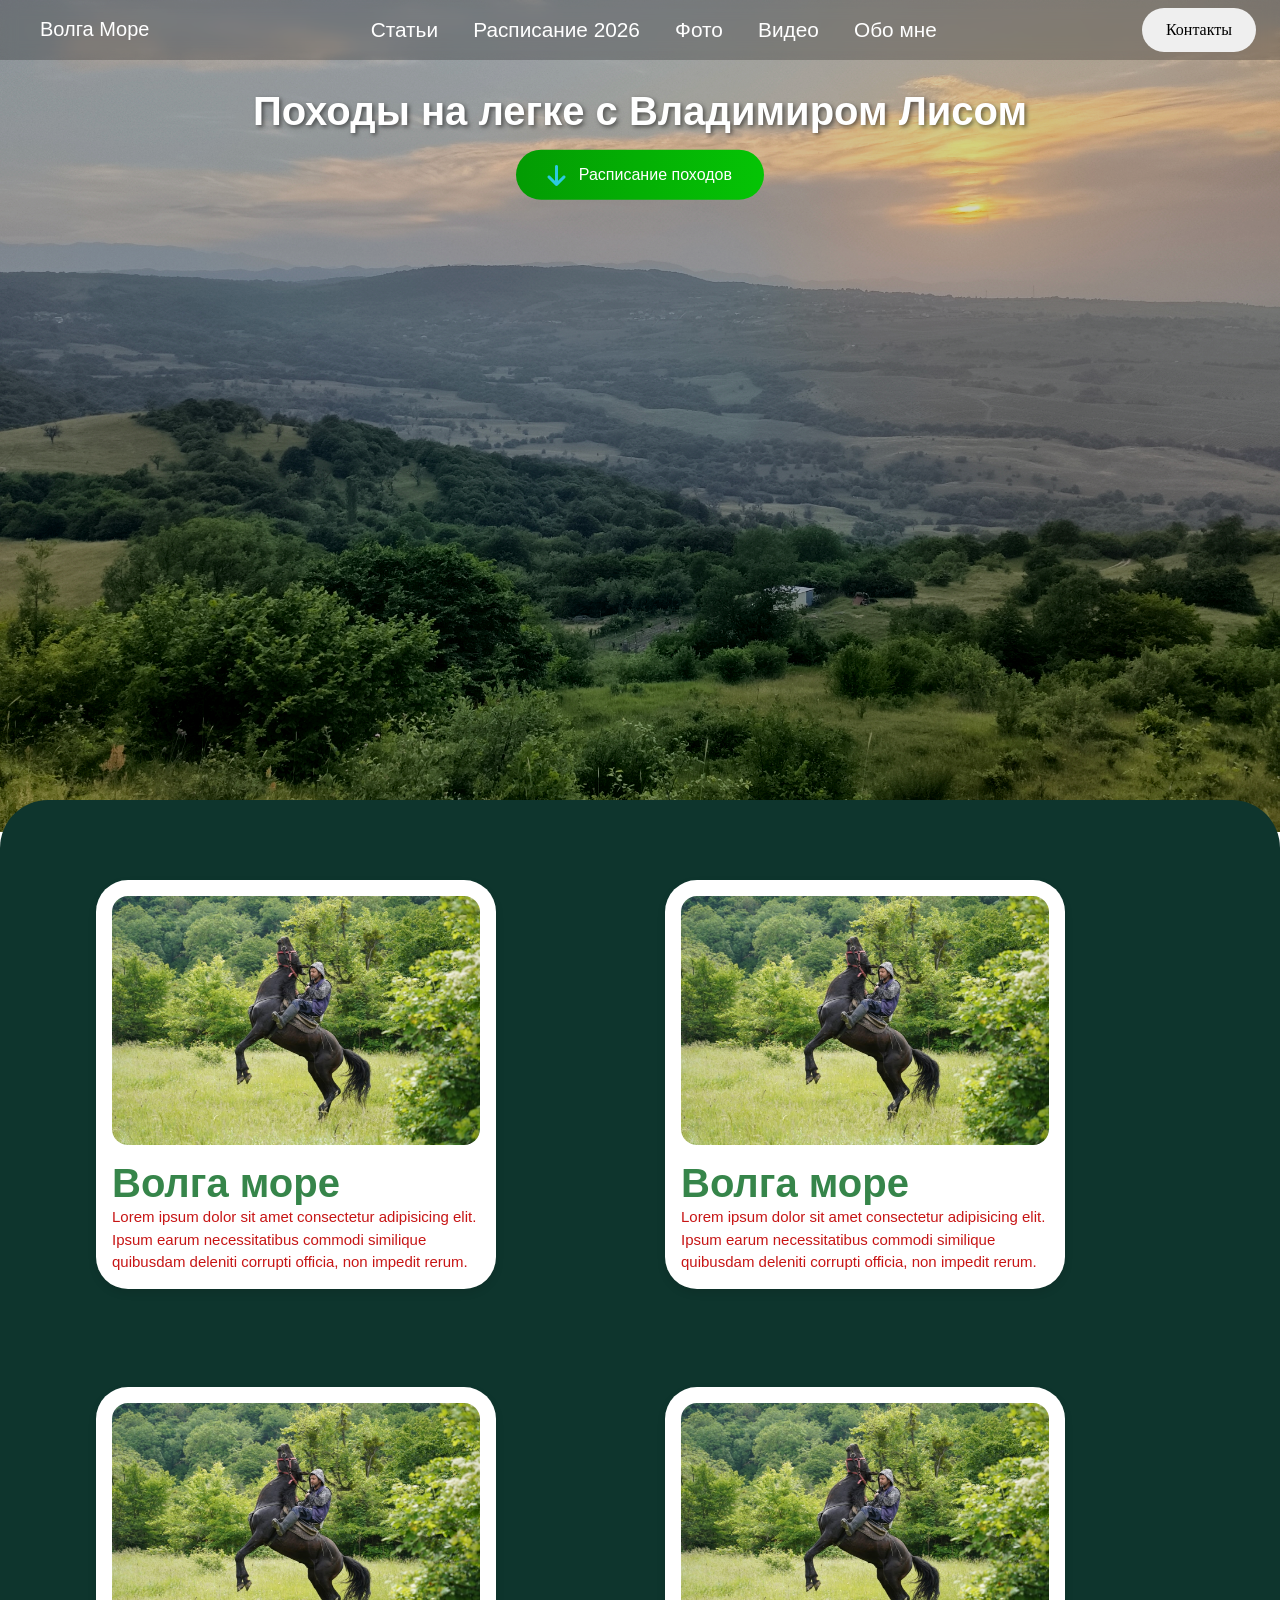
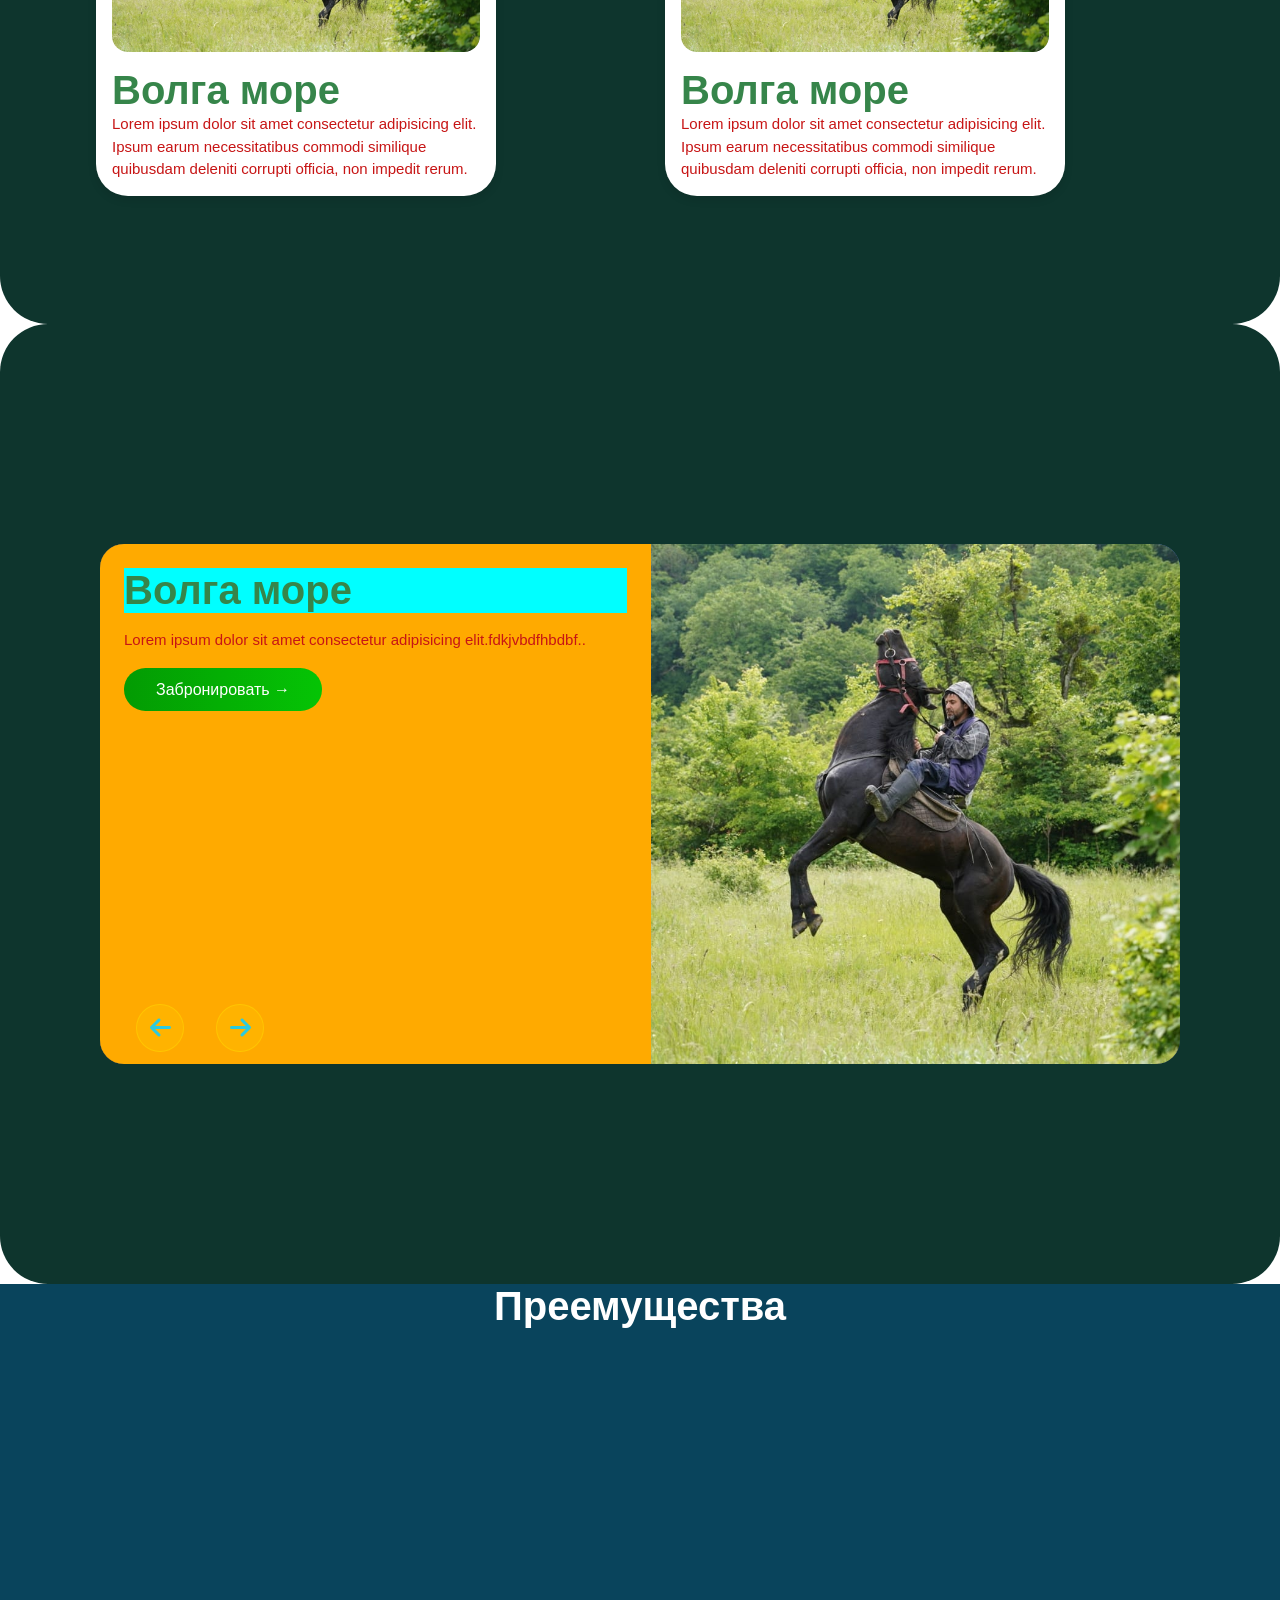
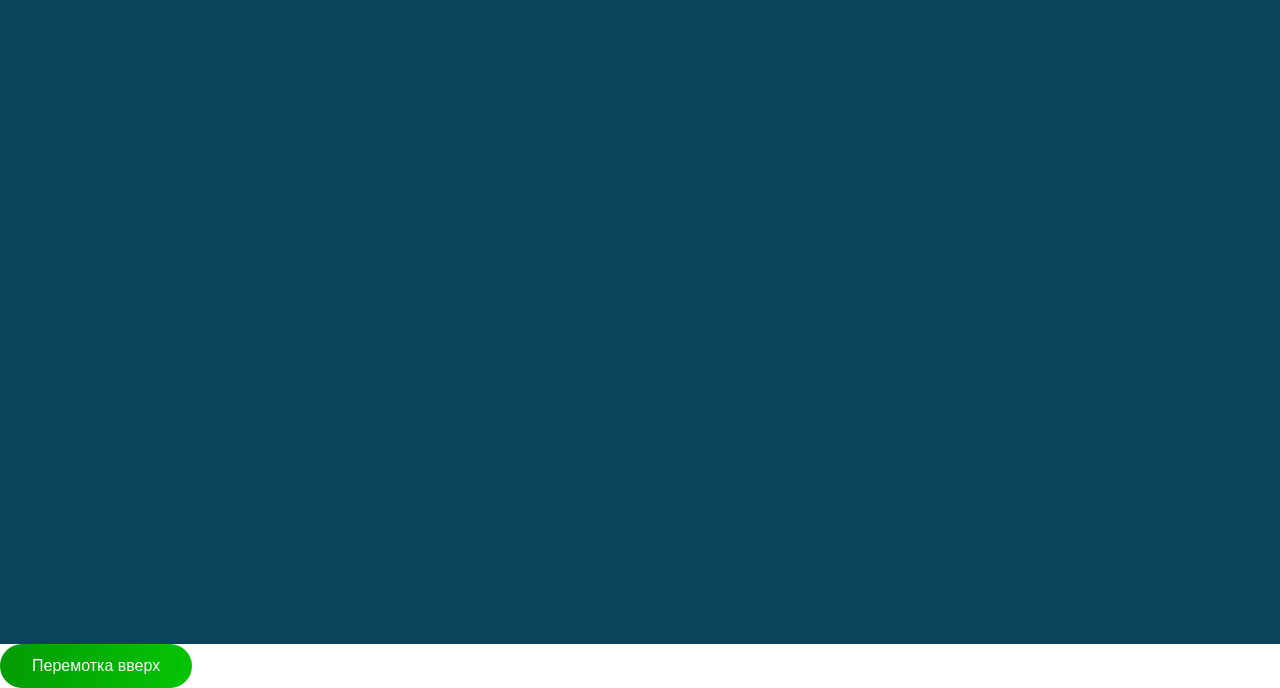
==== schedule.html @ 958c31dc "begin" ====
<!DOCTYPE html>
<html lang="en">
<head>
    <meta charset="UTF-8">
    <meta name="viewport" content="width=device-width, initial-scale=1.0">
    <title>VolgaMore</title>
    <link rel="stylesheet" href="./styles/stile.css">
    <link rel="stylesheet" href="https://cdnjs.cloudflare.com/ajax/libs/font-awesome/6.0.0/css/all.min.css">
    <script src="./js/schedule.js" defer></script>
     <script src="./js/script.js" defer></script>
    <script src="./js/header.js" defer></script>
</head>


<body>


   
        
    <main>

        <section id="topDescription" class="topDescription">

            <div class="topDescription-container">

                <img src="styles\schedule\reference\main.jpg" alt="">

                <div class="info-box">

                    <div class="text">
                        <h1>Походы на легке с Владимиром Лисом</h1>
                    </div>

                    <div class="btn-group">

                        <div class="btn">
                            <i class="fa-solid fa-arrow-down"></i>
                            Расписание походов

                        </div>

                    </div>

                </div>

            </div>
        </section>

       

        <section class="scheduleItems">

            

            <ul class="videoCarousel-container">

                <li class="card" onclick="window.location.href='volgaMore.html'">
                    <div class="img">
                        <img src="./video/one.jpg" alt="img" draggable="false">
                    </div>
                    
                    <h2>Волга море</h2>
                    <p>Lorem ipsum dolor sit amet consectetur adipisicing elit. Ipsum earum necessitatibus commodi similique quibusdam deleniti corrupti officia, non impedit rerum.</p>
                </li>
            </ul>

            <ul class="videoCarousel-container">

                <li class="card" onclick="window.location.href='volgaMore.html'">
                    <div class="img">
                        <img src="./video/one.jpg" alt="img" draggable="false">
                    </div>
                    
                    <h2>Волга море</h2>
                    <p>Lorem ipsum dolor sit amet consectetur adipisicing elit. Ipsum earum necessitatibus commodi similique quibusdam deleniti corrupti officia, non impedit rerum.</p>
                </li>
            </ul>

            <ul class="videoCarousel-container">

                <li class="card" onclick="window.location.href='volgaMore.html'">
                    <div class="img">
                        <img src="./video/one.jpg" alt="img" draggable="false">
                    </div>
                    
                    <h2>Волга море</h2>
                    <p>Lorem ipsum dolor sit amet consectetur adipisicing elit. Ipsum earum necessitatibus commodi similique quibusdam deleniti corrupti officia, non impedit rerum.</p>
                </li>
            </ul>

            <ul class="videoCarousel-container">

                <li class="card" onclick="window.location.href='volgaMore.html'">
                    <div class="img">
                        <img src="./video/one.jpg" alt="img" draggable="false">
                    </div>
                    
                    <h2>Волга море</h2>
                    <p>Lorem ipsum dolor sit amet consectetur adipisicing elit. Ipsum earum necessitatibus commodi similique quibusdam deleniti corrupti officia, non impedit rerum.</p>
                </li>
            </ul>

           

        </section>



        <section class="discriptionSchedule">

            <div class="features-container" id="scheduleCarousel">
                
                <!-- Кнопки навигации -->

                <div class="carousel-controls">
                                <button id="prevCard" class="nav-arrow"><i class="fa-solid fa-arrow-left"></i></button>
                                <button id="nextCard" class="nav-arrow"><i class="fa-solid fa-arrow-right"></i></button>
                </div>
                        
                    <!-- Карточка 1 -->
                    <div class="cardfeature" data-index="0" id="cardfeature1">

                        
                        <div class="left-partD">

                            <div class="intPart">
                            <h2>Волга море</h2>
                            </div>
                        
                            <p>Lorem ipsum dolor sit amet consectetur adipisicing elit.fdkjvbdfhbdbf..</p>
                            <button class="btn">Забронировать →</button>
                        
                        </div>

                        <div class="img">
                            <img src="./video/one.jpg" alt="img" draggable="false">
                        </div>

                    </div>

                    <!-- Карточка 2 -->
                    <div class="cardfeature" data-index="1" id="cardfeature2">
                        

                        <div class="left-partD">

                            <div class="intPart">
                            
                            
                            </div>
                            
                            <p>Lorem ipsum dolor sit amet consectetur adipisicing elit...</p>
                            <button class="btn-booking">Забронировать →</button>

                            
                        </div>

                        <div class="img">
                            <img src="./video/two.jpg" alt="img" draggable="false">
                        </div>

                    </div>

                    <!-- Карточка 3 -->
                    <div class="cardfeature" data-index="2" id="cardfeature3">
                    
                        <div class="left-partD">
                            <div class="intPart">
                            </div>
                            

                            <p>Loremhjghjfvjgfvet consectetur adipssssssssssssssssisicing esccccccccccclit..fgdvfvdfv.</p>
                            <button class="btn">Забронировать →</button>
                        </div>


                        <div class="img">
                            <img src="./video/three.jpg" alt="img" draggable="false">
                        </div>
                </div>

            </div>       

            

        </section>


        <section class="schedule-description">

                </div>

                    <h1>Преемущества</h1>

                </div>

            </div>

        </section>
        
        <div class="scrollUp">
            <a href="#" class="btn">Перемотка вверх</a>
        </div>

  



    </main>


</body>
---- styles/stile.css ----
@import "../elements/header/header.css";
@import "../elements/runStrok/runStrips.css";





@import "./videoCarousel.css";
@import "./About.css";
@import "./respons.css";
@import "./header.css";
@import "./navForPoxod.css";
@import "./contactFormSection.css";
@import "./fotoFromBento.css";
@import "./footer.css";
@import "./opinion.css";
@import "./video-carousel.css";
@import "./schedule/schedule.css";
@import "./schedule/discription.css";
@import "./roors/root.css";





@import "../fotoSection/fotoStylesMain.css";
@import "../fotoSection/forGeneralFotoAlbom.css";











*{
    margin: 0;
    padding: 0;
    box-sizing: border-box;
    font-family: 'Poppins';
    text-decoration: none;
    scroll-behavior: smooth;
    list-style: none;
    
    
}


html{
     height: 100%;
}

body{
    height: 100%;
    display: flex;
    flex-direction: column;
    min-height: 100vh; /* Вместо height: 100% */
}



section{
    min-height: 60rem;
    width: 100%;
    position: relative;
    padding: 0; /* Remove padding for full width */
    
}

.topDescription {
    display: flex;
    align-items: center;
    justify-content: center;
    padding: 0;
    margin: 0;
    position: relative;
    width: 100%;
    height: 100vh; /* Make section full viewport height */
     z-index: 1;

}

.topDescription .topDescription-container {
    display: flex;
    align-items: center;
    justify-content: center;
    position: relative;
    width: 100%;
    height: 100%; /* Take full height of parent */
}

.topDescription-container img {
    width: 100%;
    height: 90%;
    object-fit: cover; /* Cover entire area without distortion */
    display: block;
    margin-top: -10rem;
    filter: brightness(0.8) contrast(1.1); /* Darker with slightly more contrast */
}

.info-box {
    position: absolute;
    top: 15%; /* Center vertically */
    left: 50%;
    transform: translate(-50%, -50%); /* Perfect centering */
    text-align: center;
    z-index: 10;
    width: 100%;
    padding: 2rem;
}

.info-box .text h1 {
    margin-bottom: 1rem;
    text-shadow: 2px 2px 4px rgba(0, 0, 0, 0.5);
}

.btn-group {
    display: flex;
    justify-content: center;
    gap: 1rem;
}
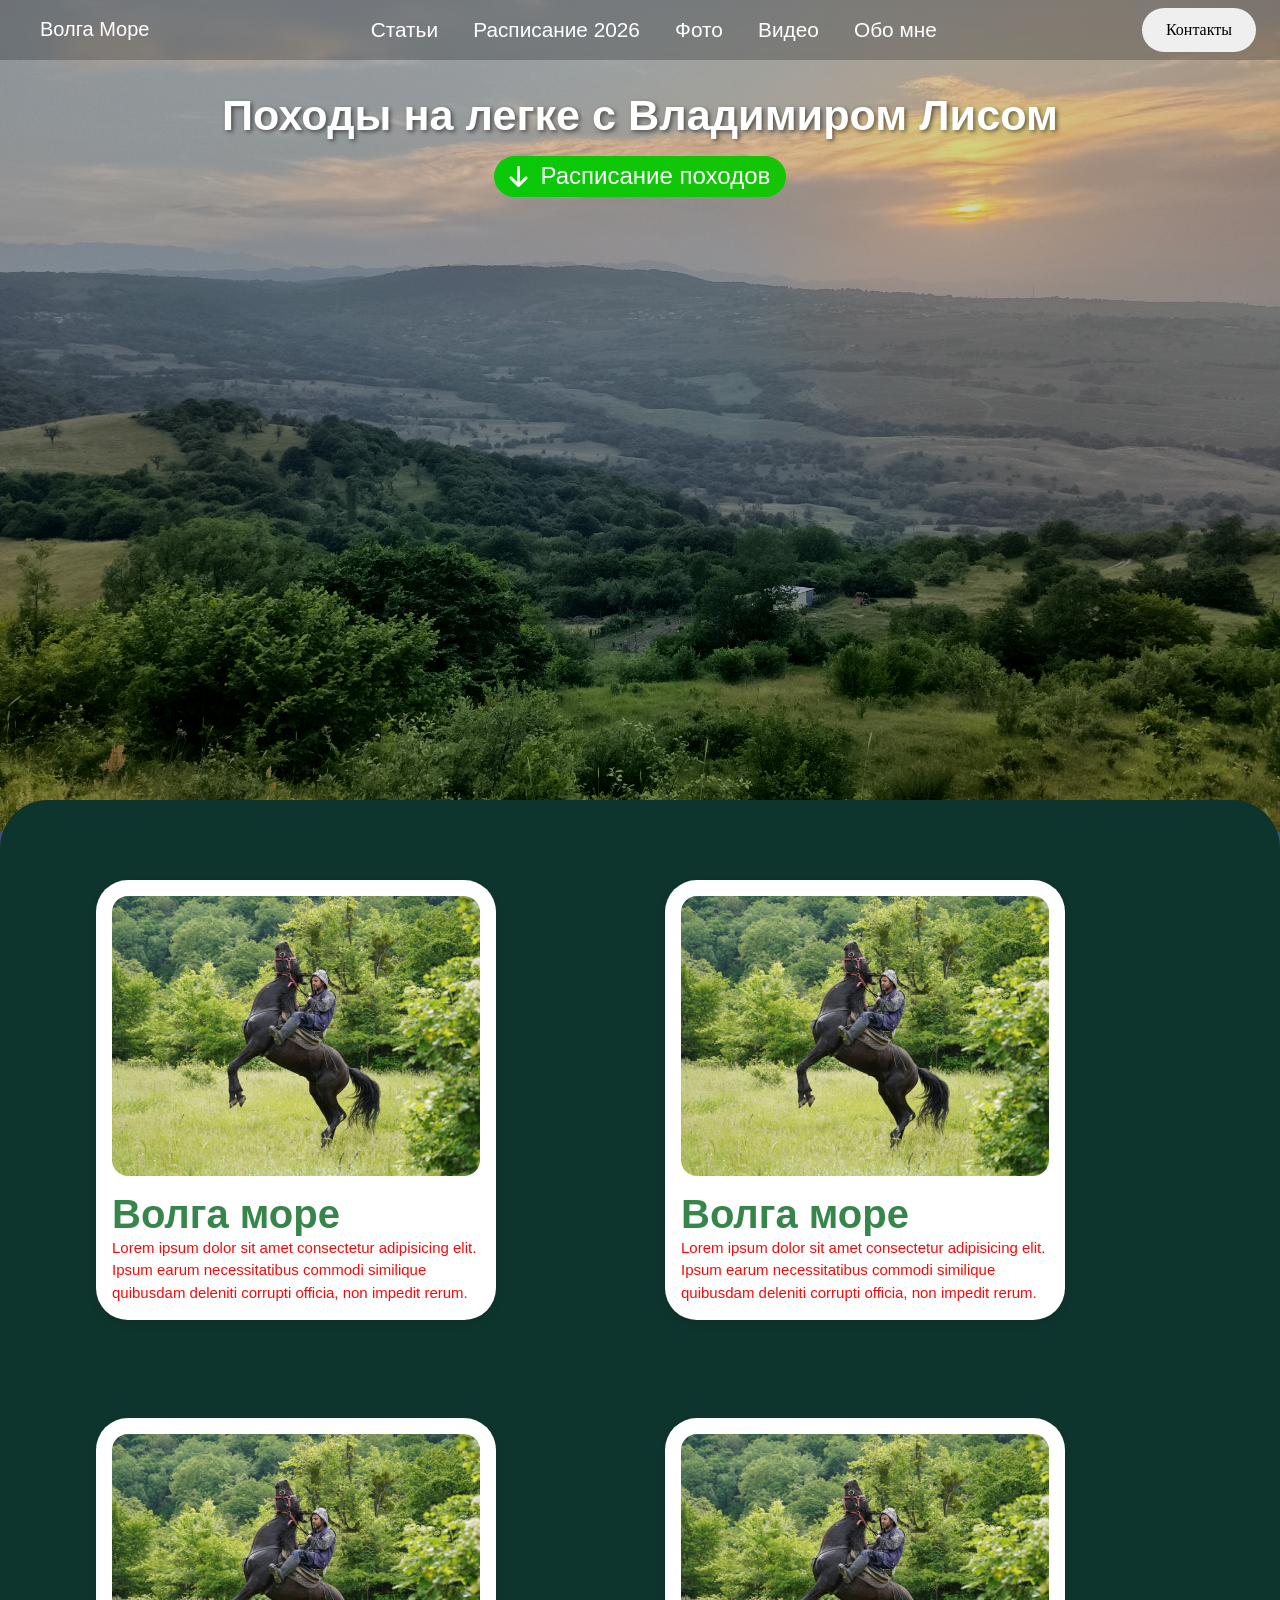
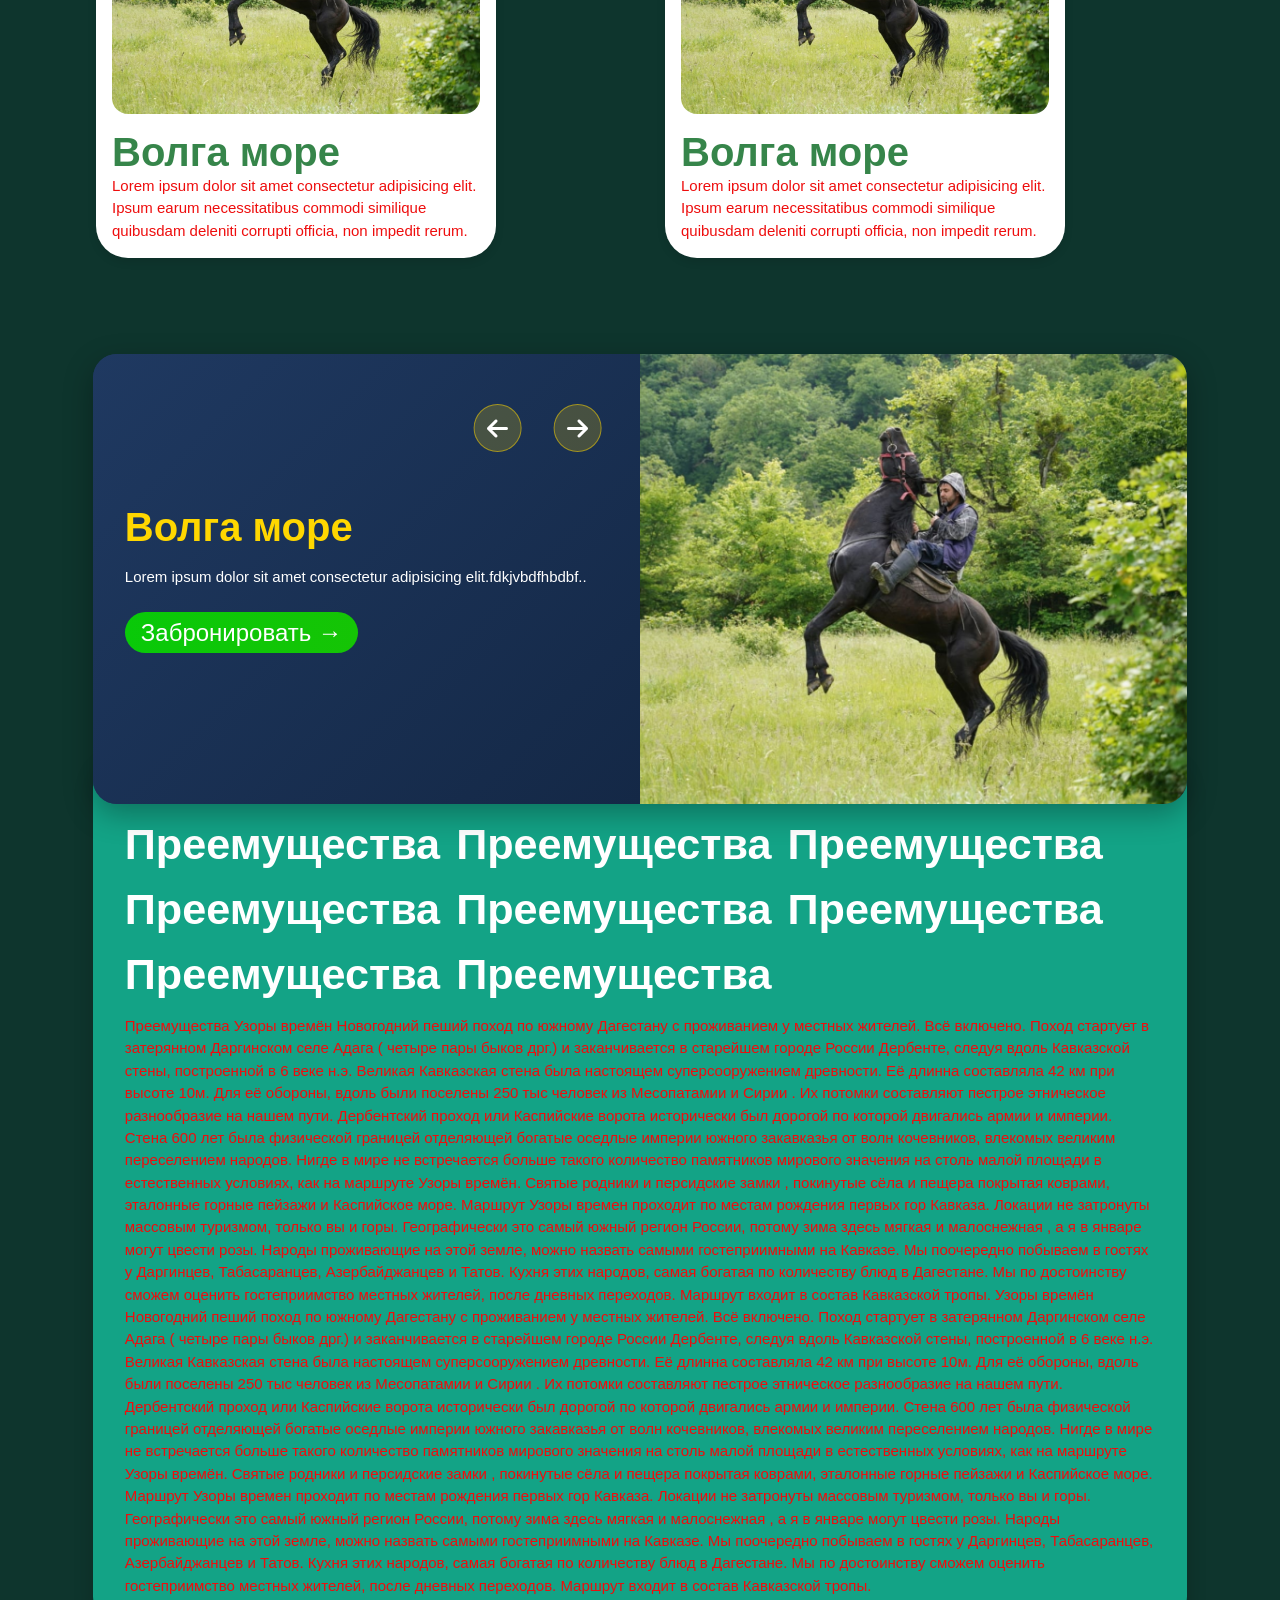
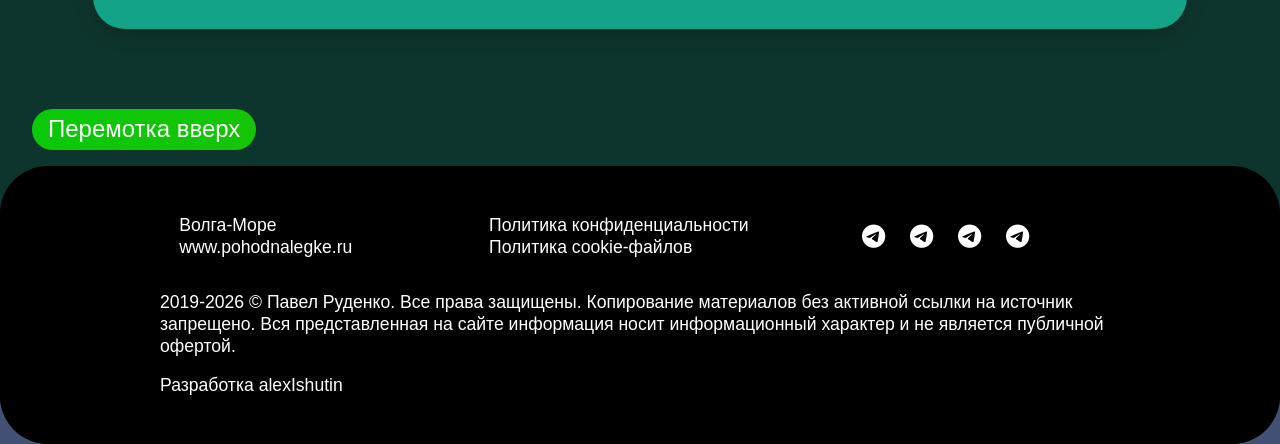
==== commit 65804719: "pravka" ====
--- a/schedule.html
+++ b/schedule.html
@@ -4,26 +4,26 @@
     <meta charset="UTF-8">
     <meta name="viewport" content="width=device-width, initial-scale=1.0">
     <title>VolgaMore</title>
-    <link rel="stylesheet" href="./styles/stile.css">
+
+    <link rel="stylesheet" href="/stile.css">
+
     <link rel="stylesheet" href="https://cdnjs.cloudflare.com/ajax/libs/font-awesome/6.0.0/css/all.min.css">
-    <script src="./js/schedule.js" defer></script>
-     <script src="./js/script.js" defer></script>
-    <script src="./js/header.js" defer></script>
+
+    <script src="/js/schedule.js" defer></script>
+     <script src="/js/script.js" defer></script>
+    <script src="/js/header.js" defer></script>
 </head>
 
 
 <body>
 
-
-   
-        
     <main>
 
         <section id="topDescription" class="topDescription">
 
             <div class="topDescription-container">
 
-                <img src="styles\schedule\reference\main.jpg" alt="">
+                <img src="styles/schedule/reference/main.jpg" alt="">
 
                 <div class="info-box">
 
@@ -44,6 +44,7 @@
                 </div>
 
             </div>
+            
         </section>
 
        
@@ -53,10 +54,21 @@
             
 
             <ul class="videoCarousel-container">
+                    <li class="card" onclick="window.location.href='volgaMore.html'">
+                        <div class="img">
+                            <img src="/video/one.jpg" alt="img" draggable="false">
+                        </div>
+                        
+                        <h2>Волга море</h2>
+                        <p>Lorem ipsum dolor sit amet consectetur adipisicing elit. Ipsum earum necessitatibus commodi similique quibusdam deleniti corrupti officia, non impedit rerum.</p>
+                    </li>
+            </ul>
+
+            <ul class="videoCarousel-container">
 
                 <li class="card" onclick="window.location.href='volgaMore.html'">
                     <div class="img">
-                        <img src="./video/one.jpg" alt="img" draggable="false">
+                        <img src="/video/one.jpg" alt="img" draggable="false">
                     </div>
                     
                     <h2>Волга море</h2>
@@ -68,7 +80,7 @@
 
                 <li class="card" onclick="window.location.href='volgaMore.html'">
                     <div class="img">
-                        <img src="./video/one.jpg" alt="img" draggable="false">
+                        <img src="/video/one.jpg" alt="img" draggable="false">
                     </div>
                     
                     <h2>Волга море</h2>
@@ -80,7 +92,7 @@
 
                 <li class="card" onclick="window.location.href='volgaMore.html'">
                     <div class="img">
-                        <img src="./video/one.jpg" alt="img" draggable="false">
+                        <img src="/video/one.jpg" alt="img" draggable="false">
                     </div>
                     
                     <h2>Волга море</h2>
@@ -88,18 +100,6 @@
                 </li>
             </ul>
 
-            <ul class="videoCarousel-container">
-
-                <li class="card" onclick="window.location.href='volgaMore.html'">
-                    <div class="img">
-                        <img src="./video/one.jpg" alt="img" draggable="false">
-                    </div>
-                    
-                    <h2>Волга море</h2>
-                    <p>Lorem ipsum dolor sit amet consectetur adipisicing elit. Ipsum earum necessitatibus commodi similique quibusdam deleniti corrupti officia, non impedit rerum.</p>
-                </li>
-            </ul>
-
            
 
         </section>
@@ -107,20 +107,43 @@
 
 
         <section class="discriptionSchedule">
+     
 
             <div class="features-container" id="scheduleCarousel">
                 
                 <!-- Кнопки навигации -->
 
-                <div class="carousel-controls">
-                                <button id="prevCard" class="nav-arrow"><i class="fa-solid fa-arrow-left"></i></button>
-                                <button id="nextCard" class="nav-arrow"><i class="fa-solid fa-arrow-right"></i></button>
-                </div>
-                        
-                    <!-- Карточка 1 -->
+                    <div class="carousel-controls">
+
+                            <button id="prevCard" class="nav-arrow"><i class="fa-solid fa-arrow-left"></i></button>
+                            <button id="nextCard" class="nav-arrow"><i class="fa-solid fa-arrow-right"></i></button>
+                    </div>
+                            
+                        <!-- Карточка 1 -->
                     <div class="cardfeature" data-index="0" id="cardfeature1">
 
                         
+                    <div class="left-partD">
+
+                        <div class="intPart">
+                        <h2>Волга море</h2>
+                    </div>
+                        
+                        <p>Lorem ipsum dolor sit amet consectetur adipisicing elit.fdkjvbdfhbdbf..</p>
+                        <button class="btn">Забронировать →</button>
+                        
+                    </div>
+
+                    <div class="img">
+                        <img src="/video/one.jpg" alt="img" draggable="false">
+                    </div>
+
+                    </div>
+
+                    <!-- Карточка 2 -->
+                    <div class="cardfeature" data-index="1" id="cardfeature2">
+                        
+
                         <div class="left-partD">
 
                             <div class="intPart">
@@ -133,30 +156,7 @@
                         </div>
 
                         <div class="img">
-                            <img src="./video/one.jpg" alt="img" draggable="false">
-                        </div>
-
-                    </div>
-
-                    <!-- Карточка 2 -->
-                    <div class="cardfeature" data-index="1" id="cardfeature2">
-                        
-
-                        <div class="left-partD">
-
-                            <div class="intPart">
-                            
-                            
-                            </div>
-                            
-                            <p>Lorem ipsum dolor sit amet consectetur adipisicing elit...</p>
-                            <button class="btn-booking">Забронировать →</button>
-
-                            
-                        </div>
-
-                        <div class="img">
-                            <img src="./video/two.jpg" alt="img" draggable="false">
+                            <img src="/video/fore.jpg" alt="img" draggable="false">
                         </div>
 
                     </div>
@@ -164,50 +164,81 @@
                     <!-- Карточка 3 -->
                     <div class="cardfeature" data-index="2" id="cardfeature3">
                     
-                        <div class="left-partD">
+                       <div class="left-partD">
+
                             <div class="intPart">
+                            <h2>Волга море</h2>
                             </div>
-                            
-
-                            <p>Loremhjghjfvjgfvet consectetur adipssssssssssssssssisicing esccccccccccclit..fgdvfvdfv.</p>
+                        
+                            <p>Lorem ipsum dolor sit amet consectetur adipisicing elit.fdkjvbdfhbdbf..</p>
                             <button class="btn">Забронировать →</button>
-                        </div>
-
+                        
+                        </div>
 
                         <div class="img">
-                            <img src="./video/three.jpg" alt="img" draggable="false">
+                            <img src="/video/five.jpg" alt="img" draggable="false">
                         </div>
                 </div>
 
             </div>       
 
+            <div class="schedule-testimony">
+
+            <h1>Преемущества</h1>
+            <h1>Преемущества</h1>
+            <h1>Преемущества</h1>
+            <h1>Преемущества</h1>
+            <h1>Преемущества</h1>
+            <h1>Преемущества</h1>
+            <h1>Преемущества</h1>
+            <h1>Преемущества</h1>
+            <p>Преемущества  Узоры времён
+                Новогодний  пеший  поход по южному Дагестану  с проживанием  у местных жителей.  Всё включено.
+                Поход стартует в затерянном Даргинском селе Адага ( четыре пары быков дрг.) и заканчивается   в старейшем городе России Дербенте, следуя вдоль Кавказской стены,  построенной в 6 веке н.э. Великая Кавказская стена была настоящем суперсооружением древности. Её длинна составляла 42 км при высоте 10м. Для её обороны, вдоль были поселены  250 тыс человек из Месопатамии и Сирии . Их потомки составляют пестрое этническое разнообразие на нашем пути. Дербентский проход или Каспийские ворота исторически был дорогой по которой двигались армии и империи.
+                Стена 600 лет была физической границей отделяющей богатые оседлые империи южного закавказья от волн кочевников, влекомых великим переселением народов.
+                Нигде в мире не встречается больше такого количество памятников мирового значения на столь малой площади в естественных условиях, как на маршруте Узоры времён.
+                Святые родники и персидские замки , покинутые сёла и пещера покрытая коврами, эталонные горные  пейзажи и Каспийское море. 
+                Маршрут Узоры времен проходит по местам рождения первых гор Кавказа. Локации не затронуты массовым туризмом, только вы и горы.
+                Географически это самый южный регион России, потому зима здесь мягкая и малоснежная , а я в январе могут цвести розы. 
+                Народы проживающие на этой земле,  можно назвать самыми гостеприимными на Кавказе. Мы  поочередно побываем в гостях у Даргинцев, Табасаранцев, Азербайджанцев и Татов. Кухня этих народов, самая богатая по количеству блюд в Дагестане. Мы по достоинству сможем оценить гостеприимство местных жителей,  после дневных переходов.
+                Маршрут входит в состав Кавказской тропы.
+                Узоры времён
+                Новогодний  пеший  поход по южному Дагестану  с проживанием  у местных жителей.  Всё включено.
+                Поход стартует в затерянном Даргинском селе Адага ( четыре пары быков дрг.) и заканчивается   в старейшем городе России Дербенте, следуя вдоль Кавказской стены,  построенной в 6 веке н.э. Великая Кавказская стена была настоящем суперсооружением древности. Её длинна составляла 42 км при высоте 10м. Для её обороны, вдоль были поселены  250 тыс человек из Месопатамии и Сирии . Их потомки составляют пестрое этническое разнообразие на нашем пути. Дербентский проход или Каспийские ворота исторически был дорогой по которой двигались армии и империи.
+                Стена 600 лет была физической границей отделяющей богатые оседлые империи южного закавказья от волн кочевников, влекомых великим переселением народов.
+                Нигде в мире не встречается больше такого количество памятников мирового значения на столь малой площади в естественных условиях, как на маршруте Узоры времён.
+                Святые родники и персидские замки , покинутые сёла и пещера покрытая коврами, эталонные горные  пейзажи и Каспийское море. 
+                Маршрут Узоры времен проходит по местам рождения первых гор Кавказа. Локации не затронуты массовым туризмом, только вы и горы.
+                Географически это самый южный регион России, потому зима здесь мягкая и малоснежная , а я в январе могут цвести розы. 
+                Народы проживающие на этой земле,  можно назвать самыми гостеприимными на Кавказе. Мы  поочередно побываем в гостях у Даргинцев, Табасаранцев, Азербайджанцев и Татов. Кухня этих народов, самая богатая по количеству блюд в Дагестане. Мы по достоинству сможем оценить гостеприимство местных жителей,  после дневных переходов.
+                Маршрут входит в состав Кавказской тропы.
+
+            </p>
+
+            </div>
             
 
-        </section>
-
-
-        <section class="schedule-description">
-
-                </div>
-
-                    <h1>Преемущества</h1>
-
-                </div>
-
-            </div>
-
-        </section>
-        
-        <div class="scrollUp">
+            <div class="scrollUp">
             <a href="#" class="btn">Перемотка вверх</a>
         </div>
 
-  
-
+
+        </section>
+
+
+        
+        
+        
+        <div id="footer-placeholder"></div>
 
 
     </main>
 
+    
+
+
+    <script src="./js/footer-loader.js" defer></script>
+
 
 </body>
 
--- a/stile.css
+++ b/stile.css
@@ -0,0 +1,148 @@
+
+
+
+@import "/elements/header/header.css";
+@import "/elements/runStrok/runStrips.css";
+@import "/elements/footer/footer.css";
+
+
+
+
+
+@import "/styles/videoCarousel.css";
+@import "/styles/about.css";
+@import "/styles/respons.css";
+@import "/styles/header.css";
+@import "/styles/navForPoxod.css";
+@import "/styles/contactFormSection.css";
+@import "/styles/fotoFromBento.css";
+@import "/styles/footer.css";
+@import "/styles/opinion.css";
+@import "/styles/video-carousel.css";
+@import "/styles/schedule/schedule.css";
+@import "/styles/schedule/discription.css";
+@import "/styles/roors/root.css";
+
+
+@import "/videoSection/videoMain.css";
+
+
+
+@import "/fotoSection/fotoStylesMain.css";
+@import "/fotoSection/forGeneralFotoAlbom.css";
+
+
+
+
+
+
+
+
+
+
+
+*{
+    margin: 0;
+    padding: 0;
+    box-sizing: border-box;
+    font-family: 'Poppins';
+    text-decoration: none;
+    scroll-behavior: smooth;
+    list-style: none;
+    
+    
+}
+
+
+html{
+     height: 100%;
+}
+
+body{
+    height: 100%;
+    display: flex;
+    flex-direction: column;
+    min-height: 100vh;
+    background-color: rgb(65, 80, 116);
+}
+
+
+
+section{
+   
+    min-height: 50rem;
+    width: 100%;
+    position: relative;
+    
+
+    
+}
+
+.topDescription {
+    display: flex;
+    align-items: center;
+    justify-content: center;
+    padding: 0;
+    margin: 0;
+    position: relative;
+    width: 100%;
+    height: 100vh; /* Make section full viewport height */
+     z-index: 1;
+
+}
+
+.topDescription .topDescription-container {
+    display: flex;
+    align-items: center;
+    justify-content: center;
+    position: relative;
+    width: 100%;
+    height: 100%; /* Take full height of parent */
+}
+
+.topDescription-container img {
+    width: 100%;
+    height: 90%;
+    object-fit: cover; /* Cover entire area without distortion */
+    display: block;
+    margin-top: -10rem;
+    filter: brightness(0.8) contrast(1.1); /* Darker with slightly more contrast */
+}
+
+.info-box {
+    position: absolute;
+    top: 15%; /* Center vertically */
+    left: 50%;
+    transform: translate(-50%, -50%); /* Perfect centering */
+    text-align: center;
+    z-index: 10;
+    width: 100%;
+    padding: 2rem;
+}
+
+.info-box .text h1 {
+    margin-bottom: 1rem;
+    text-shadow: 2px 2px 4px rgba(0, 0, 0, 0.5);
+}
+
+.btn-group {
+    display: flex;
+    justify-content: center;
+    gap: 1rem;
+}
+
+
+
+
+
+
+
+@media (maxwidth: 360px) {
+    
+    .section{
+    max-height: 30rem;
+    width: 100%;
+    color: blueviolet;
+    
+}
+}
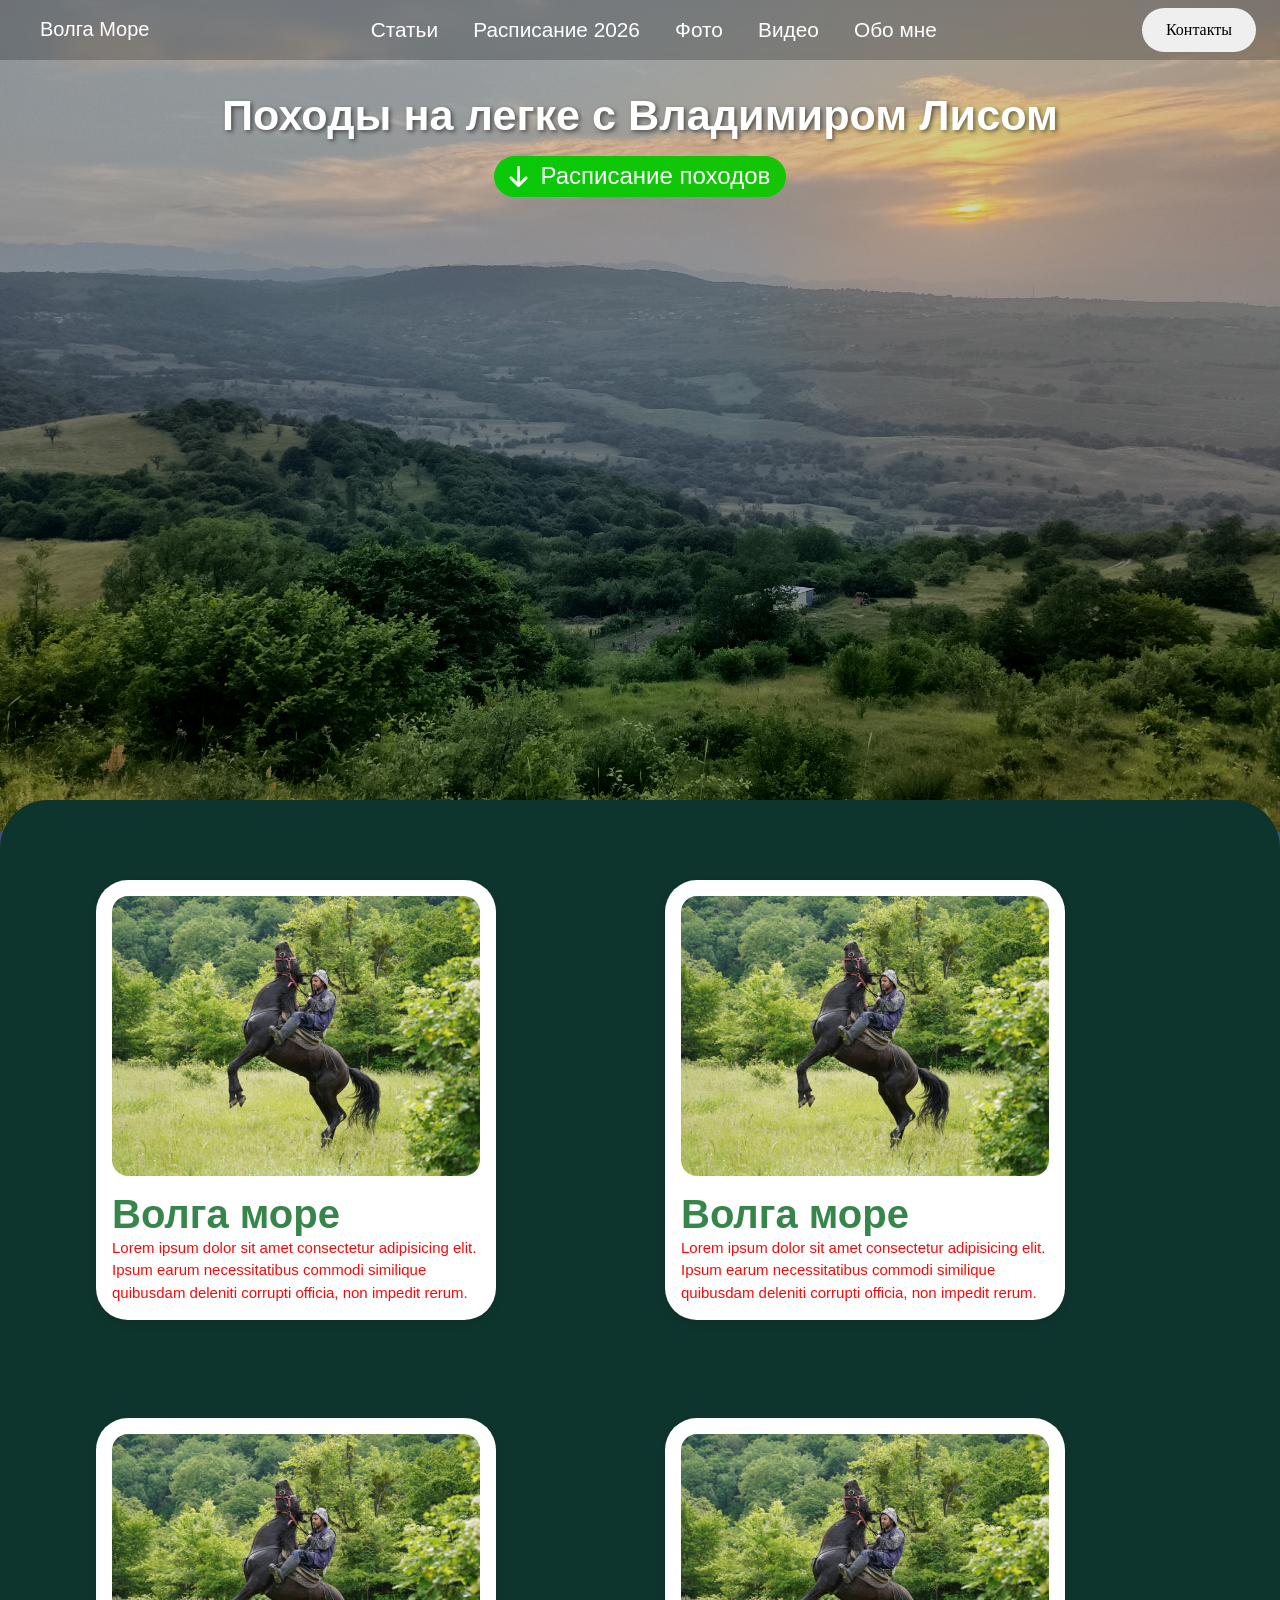
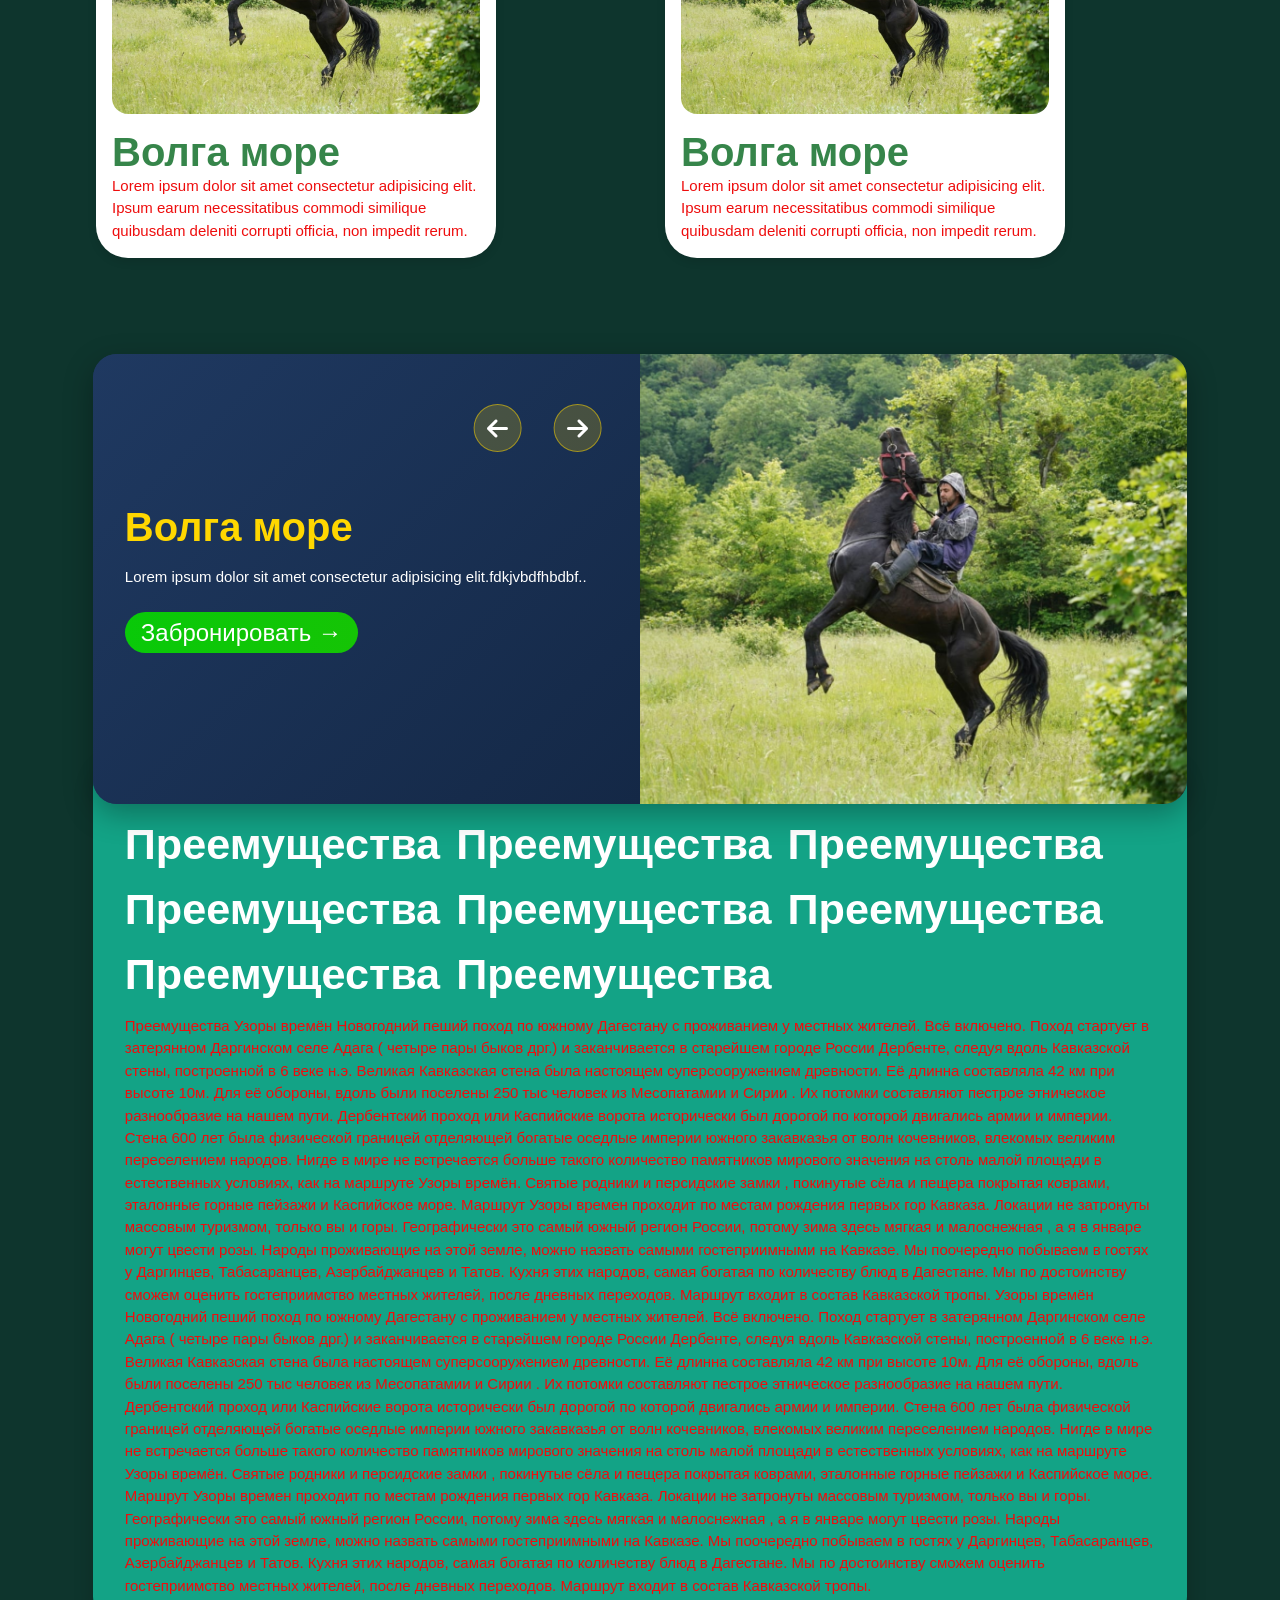
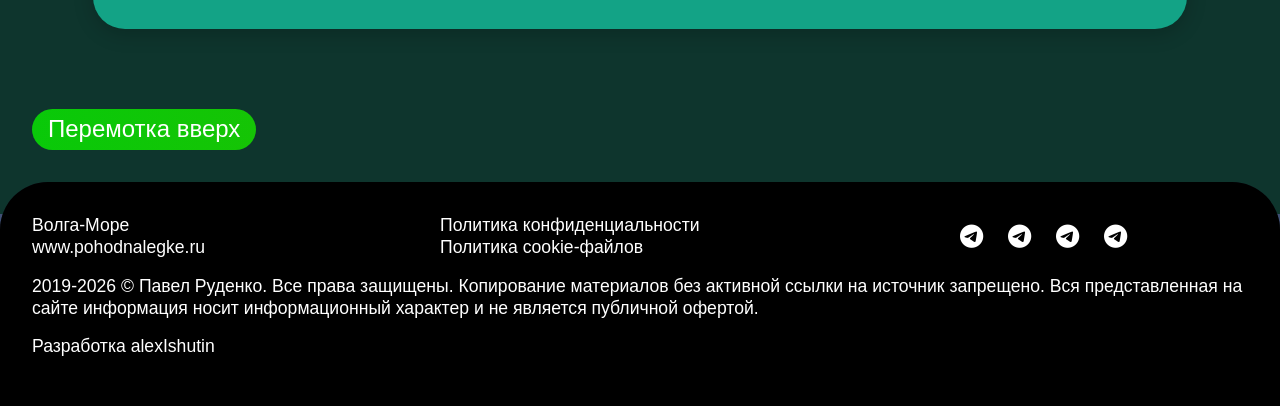
==== commit 96ac345f: "Update schedule.html" ====
--- a/schedule.html
+++ b/schedule.html
@@ -243,3 +243,4 @@
 </body>
 
 
+</html>
--- a/stile.css
+++ b/stile.css
@@ -1,35 +1,35 @@
 
 
 
-@import "/elements/header/header.css";
-@import "/elements/runStrok/runStrips.css";
-@import "/elements/footer/footer.css";
+@import "./elements/header/header.css";
+@import "./elements/runStrok/runStrips.css";
+@import "./elements/footer/footer.css";
 
 
 
 
 
-@import "/styles/videoCarousel.css";
-@import "/styles/about.css";
-@import "/styles/respons.css";
-@import "/styles/header.css";
-@import "/styles/navForPoxod.css";
-@import "/styles/contactFormSection.css";
-@import "/styles/fotoFromBento.css";
-@import "/styles/footer.css";
-@import "/styles/opinion.css";
-@import "/styles/video-carousel.css";
-@import "/styles/schedule/schedule.css";
-@import "/styles/schedule/discription.css";
-@import "/styles/roors/root.css";
+@import "./styles/videoCarousel.css";
+@import "./styles/about.css";
+@import "./styles/respons.css";
+@import "./styles/header.css";
+@import "./styles/navForPoxod.css";
+@import "./styles/contactFormSection.css";
+@import "./styles/fotoFromBento.css";
+@import "./styles/footer.css";
+@import "./styles/opinion.css";
+@import "./styles/video-carousel.css";
+@import "./styles/schedule/schedule.css";
+@import "./styles/schedule/discription.css";
+@import "./styles/roors/root.css";
 
 
-@import "/videoSection/videoMain.css";
+@import "./videoSection/videoMain.css";
 
 
 
-@import "/fotoSection/fotoStylesMain.css";
-@import "/fotoSection/forGeneralFotoAlbom.css";
+@import "./fotoSection/fotoStylesMain.css";
+@import "./fotoSection/forGeneralFotoAlbom.css";
 
 
 
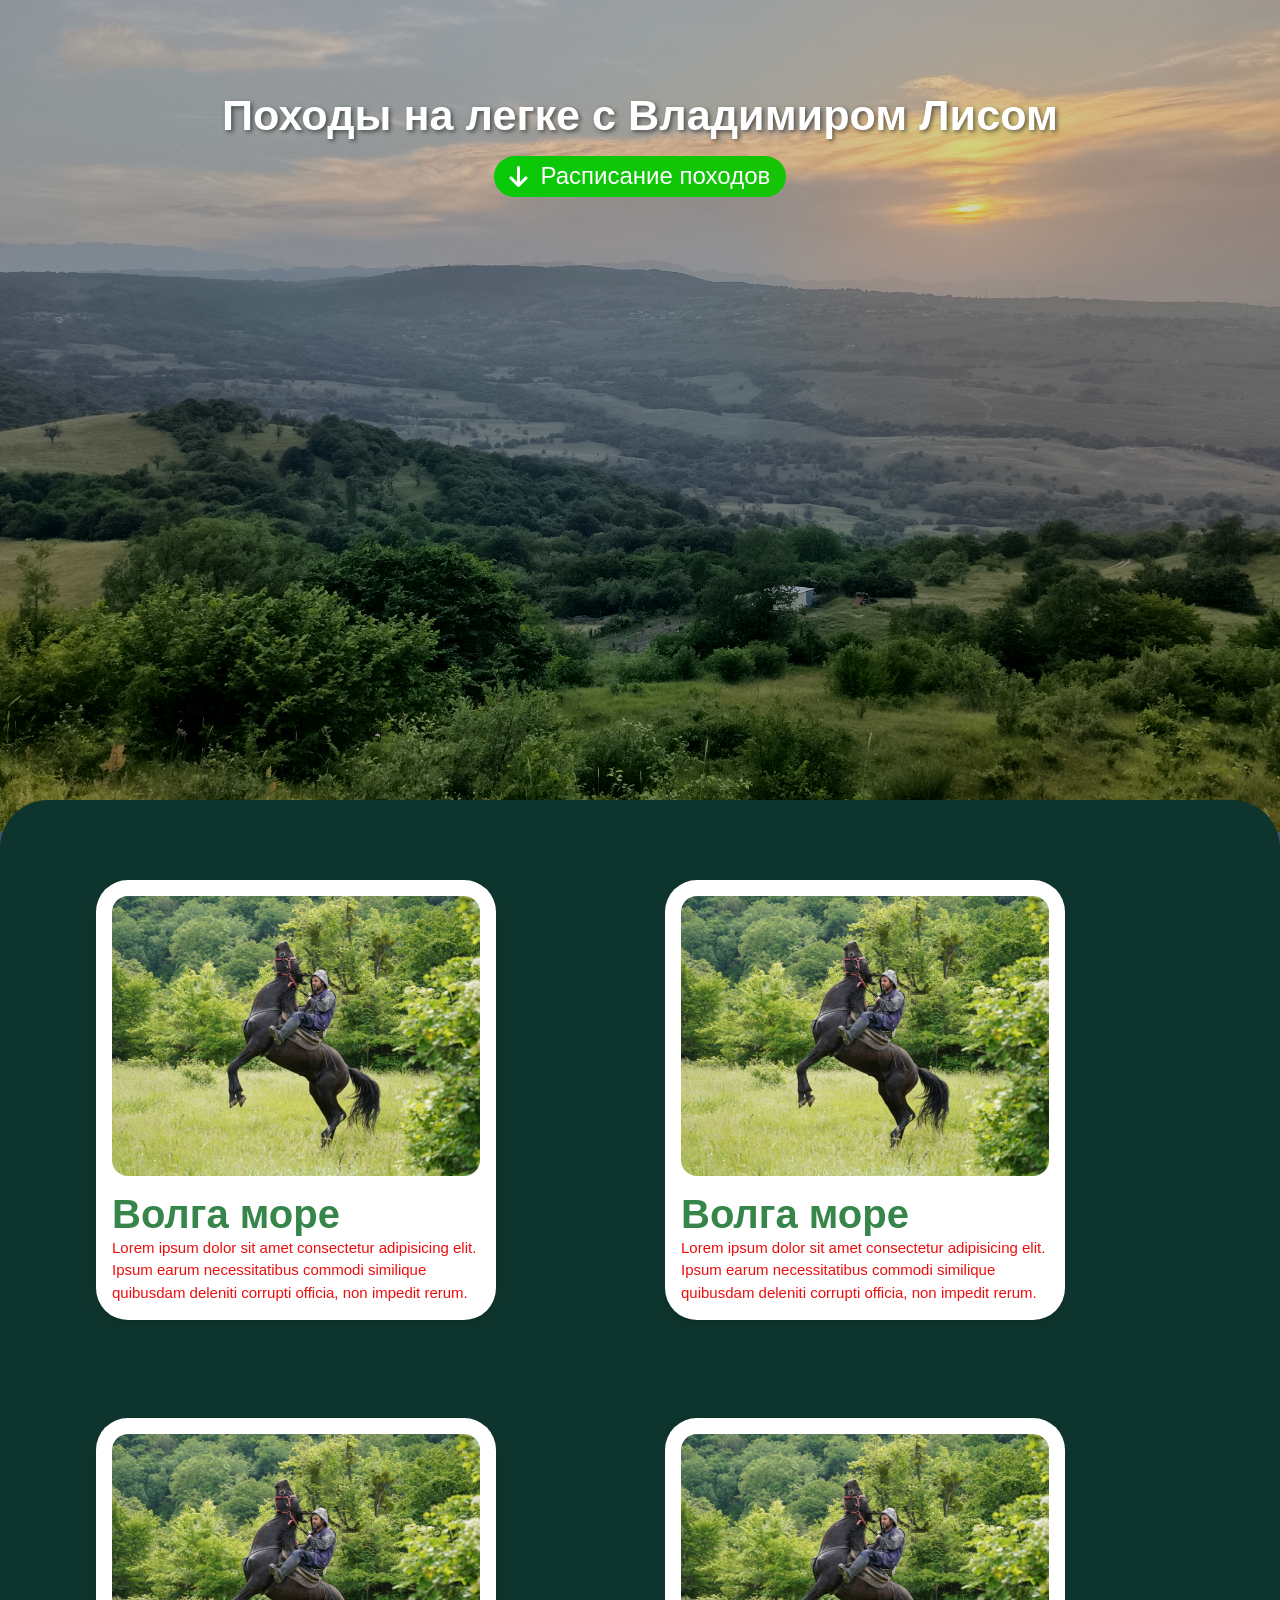
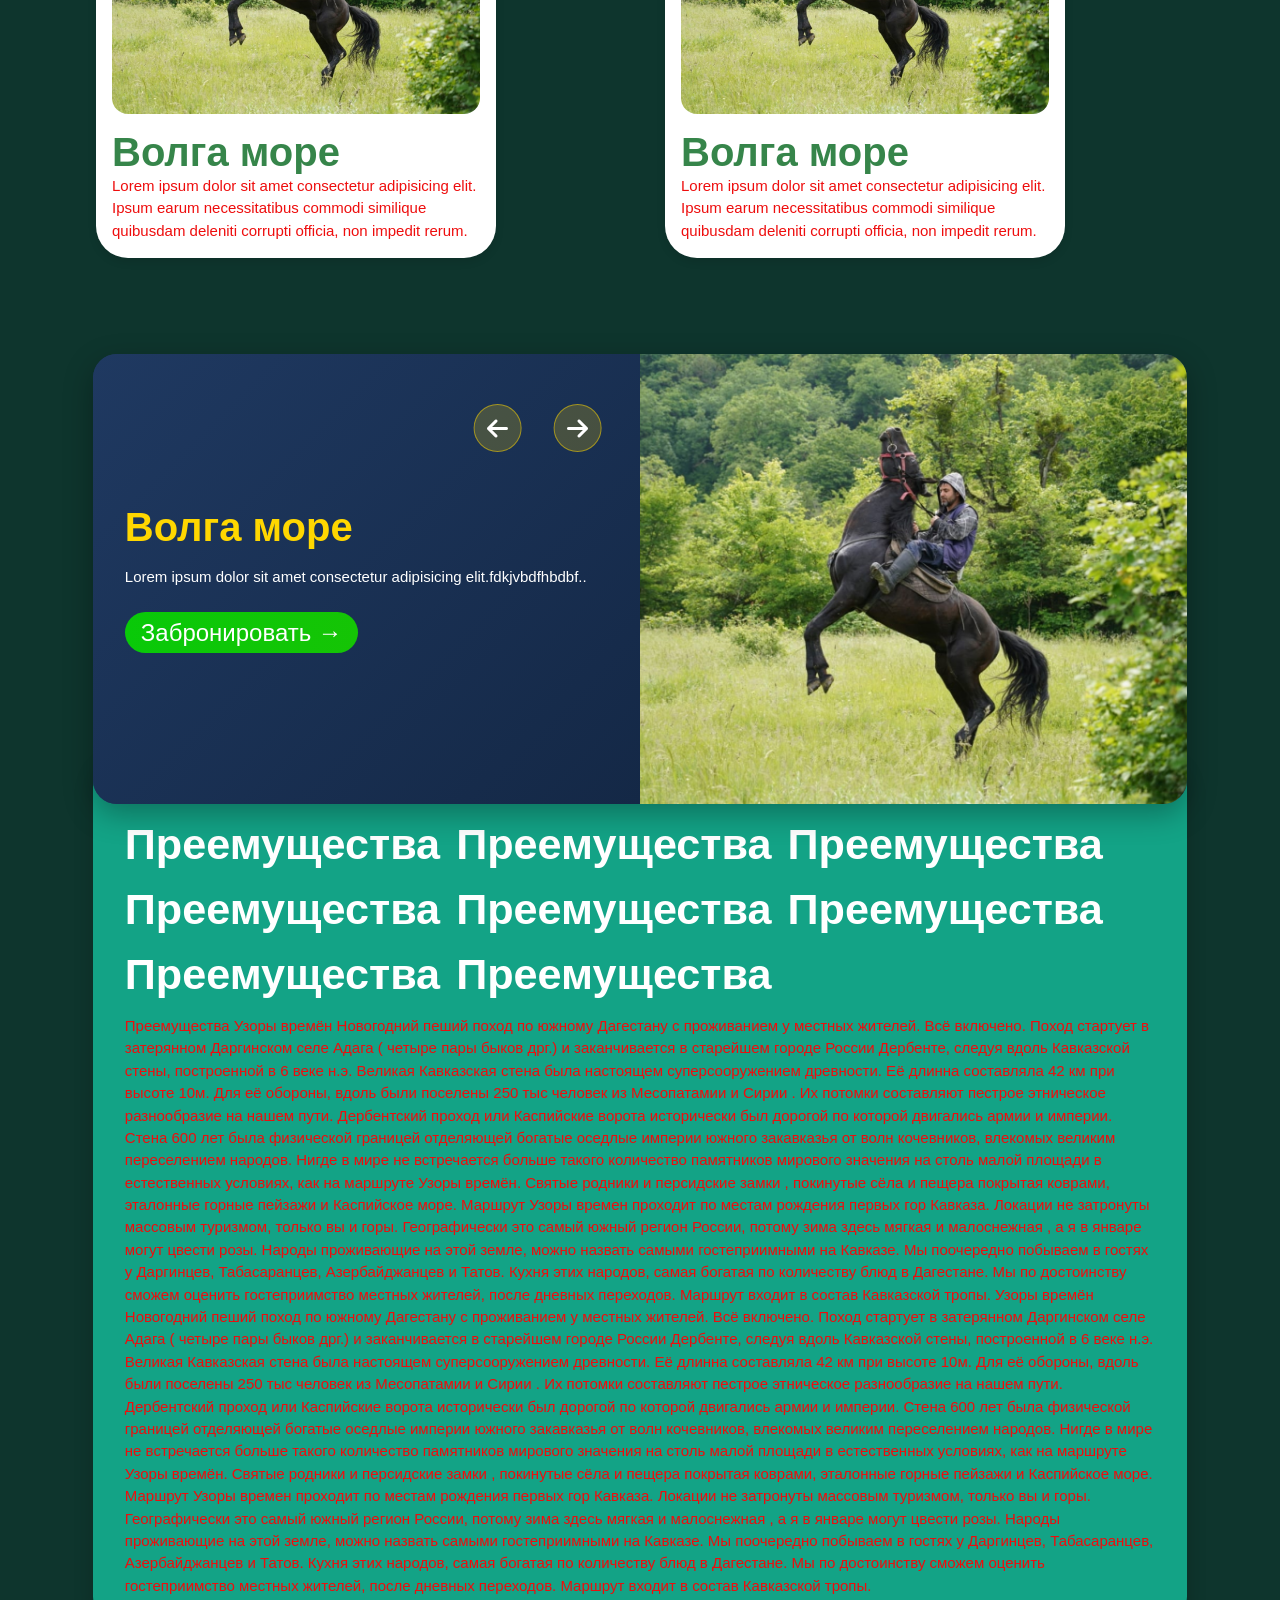
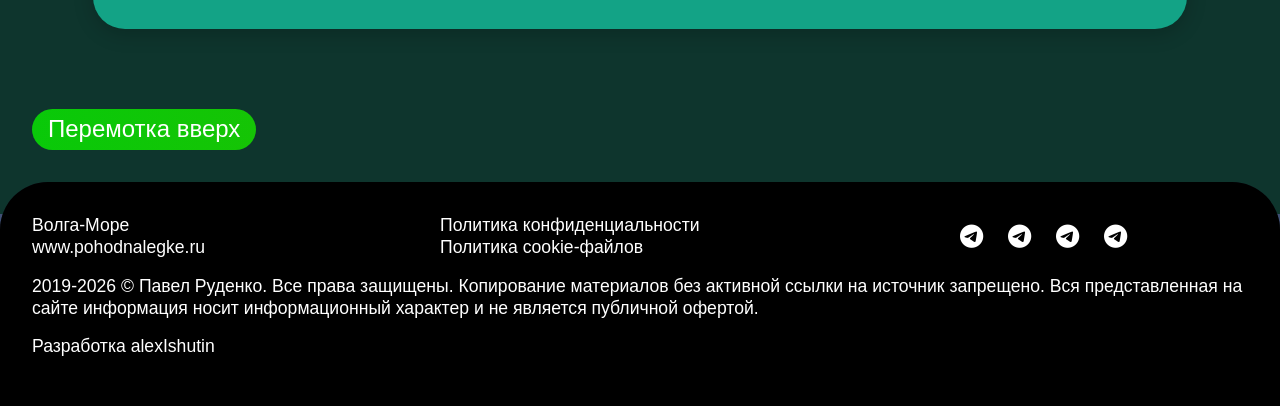
==== commit 071eea25: "Update schedule.html" ====
--- a/schedule.html
+++ b/schedule.html
@@ -5,13 +5,13 @@
     <meta name="viewport" content="width=device-width, initial-scale=1.0">
     <title>VolgaMore</title>
 
-    <link rel="stylesheet" href="/stile.css">
+    <link rel="stylesheet" href="./stile.css">
 
     <link rel="stylesheet" href="https://cdnjs.cloudflare.com/ajax/libs/font-awesome/6.0.0/css/all.min.css">
 
-    <script src="/js/schedule.js" defer></script>
-     <script src="/js/script.js" defer></script>
-    <script src="/js/header.js" defer></script>
+    <script src="./js/schedule.js" defer></script>
+     <script src="./js/script.js" defer></script>
+    <script src="/.js/header.js" defer></script>
 </head>
 
 
